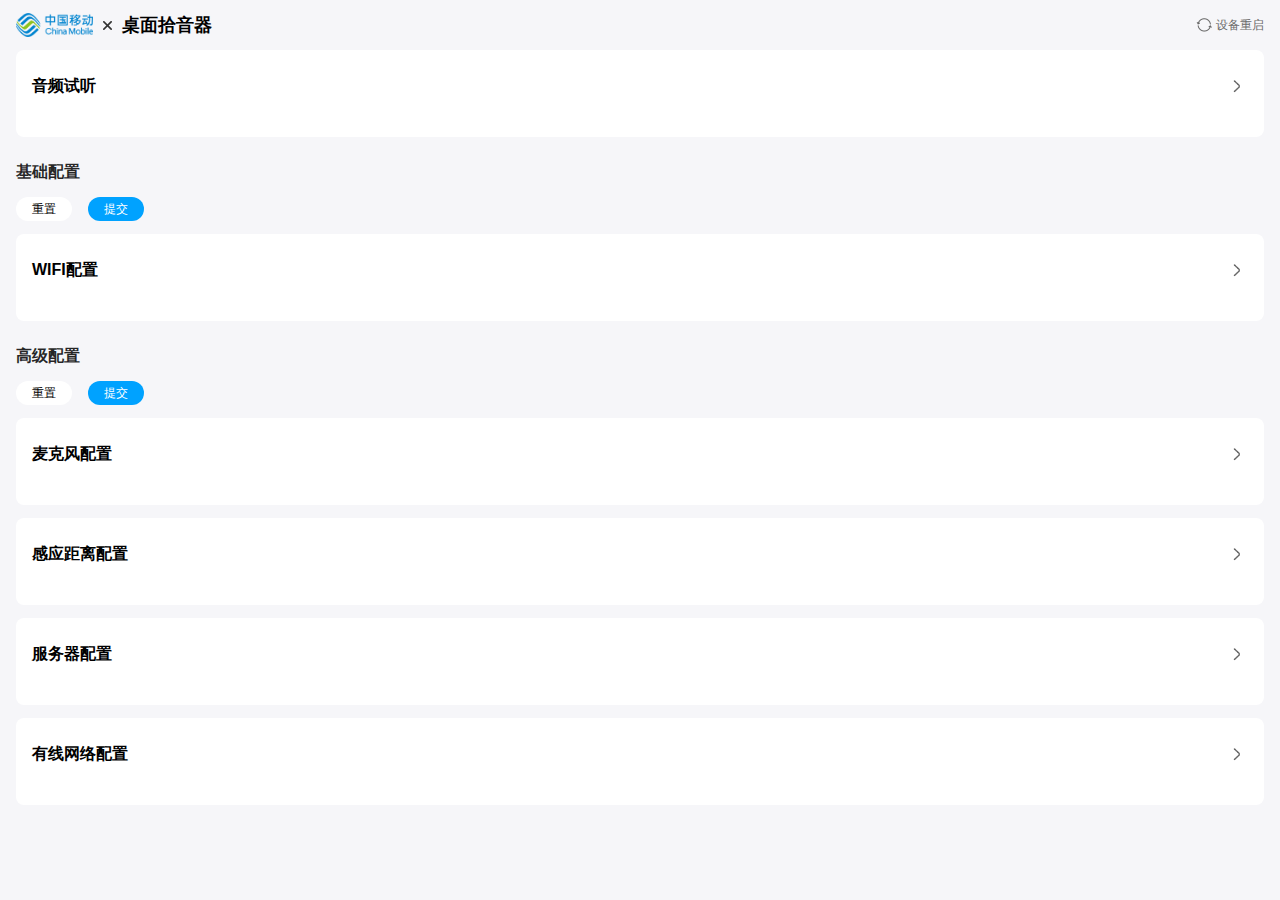
==== index.html @ f3e2bee1 "更改按钮颜色" ====
<!doctype html>
<html lang="en">

<head>
    <meta charset="UTF-8">
    <meta name="viewport"
        content="width=device-width, user-scalable=no, initial-scale=1.0, maximum-scale=1.0, minimum-scale=1.0">
    <meta http-equiv="X-UA-Compatible" content="ie=edge">
    <!--    <script src="https://cdn.bootcdn.net/ajax/libs/jquery/3.6.0/jquery.min.js"></script>-->
   
    <link rel="stylesheet" href="style/style.css">

    <title>中国移动桌面拾音器配置</title>
</head>

<body>
   
    <header class="main-width">
        <div class="left-wrap">
            <img src="img/logo.png" alt="" class="logo">
            <img src="img/x.png" alt="" class="x">
            <h1>桌面拾音器</h1>
        </div>
        <div class="right-wrap">
            <div id="restart">
                <img src="img/reStart.png" alt="" class="restart">
                <span>设备重启</span>
            </div>
           

        </div>

    </header>
    <div class="container main-width">
        <div class="box-row">
            <div class="title">
                <div class="title-header">
                    <h3>音频试听</h3>
<!--                    试听按钮-->
                    <div id="audition_play">
                        <div class="audition">
                            <img src="img/shiting.png" alt="">
                        </div>
                    </div>
                    <div id="audition_pause">
                        <div class="audition">
                            <img src="img/pause.png" alt="">
                        </div>
                    </div>

<!--                    点击录制后显示-->
                    <div class="middle" id="record-time">已录制:<span id="record-time-text">00:00</span></div>
                </div>
                <!-- 录音时间 点击开始录音显示 -->


                <div class="title-right"><div class="arr"></div></div>

            </div>
            <div class="main-content">
                <div class="audio-box">
                    <div class="audio-row">
                        <span>客户：</span>
                        <!-- 声道波形图 -->
                        <div class="audio-main">
                            <canvas id="audio-visualizer-1"></canvas>
                        </div>

                    </div>
                    <div class="audio-row">
                        <span>职员：</span>
                        <!-- 声道波形图 -->
                        <div class="audio-main">
                            <canvas id="audio-visualizer-2"></canvas>
                        </div>
                    </div>
                    <div id="error" style="color: red;padding: 25px;text-align: center;"></div>
                    <!-- <div id="button">开始</div> -->
                </div>
                <!--  -->
                <div class="audio-player" id="audio-player">
                     <audio id="player" src="" controls></audio>
<!--                     <audio id="player" src="https://app-1317281863.cos.ap-guangzhou.myqcloud.com/html/test.mp3" controls></audio>-->
                </div>
                <!-- 下载文件和操作按钮 -->
                <div class="button-wrap">
                    <!-- 下载mp3文件 -->
                    <div class="button-img" id="download_Mp3">

                        <img src="img/download.png" alt=""><span>下载</span>

                    </div>
                    <!--开始录音  -->
                    <div id="start">

                            <div class="button-play play" >
                                <div class="button-bg2">
                                    <img src="img/play.png" alt="">
                                </div>
                            </div>


                    </div>

                    <!-- 停止录音 -->
                    <div id="stop">
                        <div class="button-play stop" >
                            <div class="button-bg2">
                                <img src="img/stop.png" alt="">
                            </div>
                        </div>
                    </div>




                    <div class="audio-onlyRead" id="distance_gauge_set_wrap">
                        感应距离 <span id="distance_gauge_set_text">9cm</span>
                    </div>
                </div>
            </div>

        </div>
        <div class="big_title">
            <h1>基础配置</h1>


        </div>
        <div class="button_submitReset">
        <div class="button-wrap">
            <button class="reset" id="basic-reset">重置</button>
            <button class="submit" id="basic-submit">提交</button>
        </div>
        </div>
        <div class="box-row">
            <div class="title">
                <h3 class="title-header">WIFI配置</h3>
                <div class="title-right"><div class="arr"></div></div>
            </div>
            <div class="main-content">
                <h2 class="title-label">WiFI配置</h2>
                <div class="input-box" id="wifi-list">
                    <div id="now-wifi" class="noData">
                        <span>暂无可连接wifi</span>
                    </div>
                    <div class="input-row">
                        <span class="wifi-name">WIFIETC-01WIFIETC-01WIFIETC-01WIFIETC-01</span>
                        <div class="status">
<!--                                              当前点击选中-->
                            <img src="img/selected.png" alt="">
                        </div>
                    </div>
                    <div class="input-row">
                        <span class="wifi-name">WIFIETC-01</span>
                        <div class="status">
<!--                                                    如果已经连接，则显示已连接-->
                            <div class="checked"><span>已连接</span></div>
                        </div>
                    </div>
                </div>
                <h2 class="title-label">WiFi密码：</h2>
                <div class="input-box">
                    <div class="input-row">
                        <input type="password" class="input-text" placeholder="请输入密码" id="wifi_password">
                        <div class="input-img">
                            <img src="img/clear.png" alt="" class="clear" id="clear-passwrod">
                            <img src="img/key-open.png" alt="" class="key active" id="key-open">
                            <img src="img/key-close.png" alt="" class="key " id="key-close">
                        </div>

                    </div>
                </div>
                <div class="input-box">
                    <div class="input-row">
                        <div class="label">当前IP地址</div>
                        <div class="text-readOnly" id="wifi_ip">192.181.198.1.1</div>
                    </div>
                </div>
                <div class="input-box">
                    <div class="input-row">
                        <div class="label">MAC地址</div>
                        <div class="text-readOnly" id="wifi_mac">1:0:5e:0:0:fb</div>
                    </div>
                </div>
                <div class="input-box">
                    <div class="input-row" style="border: none;">
                        <div class="label">WIFI开关</div>
                        <!--                switch开关-->
                        <div class="button-right">
<!--                            <label><input class="mui-switch" type="checkbox" checked id="wifi_enabled"> </label>-->
                            <label class="switch">
                                <input type="checkbox" id="wifi_enabled">
                                <span class="slider"></span>
                            </label>
                        </div>


                    </div>
                </div>
            </div>

        </div>
        <div class="big_title">
            <h1>高级配置</h1>

        </div>
        <div class="button_submitReset">
        <div class="button-wrap">
            <button class="reset" id="advanced-reset">重置</button>
            <button class="submit" id="advanced-submit">提交</button>
        </div>
        </div>
        <div class="box-row">
            <div class="title">
                <h3 class="title-header">麦克风配置</h3>
                <div class="title-right"><div class="arr"></div></div>
            </div>
            <div class="main-content">
                <h2 class="title-label">水平拾音角度</h2>
                <div class="input-box">
                    <div class="slider-box" id="staff_horizon">
                        <div><span>30°</span></div>
                        <div><span>45°</span></div>
                        <div><span>60°</span></div>
                        <div><span>90°</span></div>
                        <div><span>120°</span></div>
                    </div>

                </div>
                <h2 class="title-label">竖直拾音角度</h2>
                <div class="input-box" >
                    <div class="slider-box" id="staff_vertical">
                        <div><span>30°</span></div>
                        <div><span>45°</span></div>
                        <div><span>60°</span></div>
                        <div><span>90°</span></div>
                        <div><span>120°</span></div>
                    </div>

                </div>
                <!--<h2 class="title-label">客户方向水平拾音角度</h2>
                <div class="input-box">
                    <div class="slider" id="customer_horizontal">
                        <div><span>30°</span></div>
                        <div><span>45°</span></div>
                        <div><span>60°</span></div>
                        <div><span>90°</span></div>
                        <div><span>120°</span></div>
                    </div>

                </div>
                <h2 class="title-label">客户方向竖直拾音角度</h2>
                <div class="input-box">
                    <div class="slider" id="customer_vertical">
                        <div><span>30°</span></div>
                        <div><span>45°</span></div>
                        <div><span>60°</span></div>
                        <div><span>90°</span></div>
                        <div><span>120°</span></div>
                    </div>

                </div>-->
            </div>


        </div>
        <div class="box-row">
            <div class="title">
                <h3 class="title-header">感应距离配置</h3>
                <div class="title-right"><div class="arr"></div></div>
            </div>
            <div class="main-content">
                <div class="input-box">
                    <div class="input-wrap">
                        <div class="label-text">感应距离（cm）</div>
                        <div class="input">
                            <input type="number" id="distance_gauge_set" placeholder="请输入1~200的值">
                            <!--                        <span class="tips">请输入1~200的值</span>-->
                            <span class="errorTips" id="distance_gauge_set_error">超出限制 1~200</span>
                        </div>
                    </div>
                    <div class="input-wrap">
                        <div class="label-text">感应离开延迟时间（秒）</div>
                        <div class="input">
                            <input type="number" id="distance_gauge_time" placeholder="请输入1~60的值">
                            <!--                        <span class="tips">请输入1~60的值</span>-->
                            <span class="errorTips" id="distance_gauge_time_error">超出限制 1~60</span>
                        </div>
                    </div>
                    <div class="input-wrap">
                        <div class="label-text">感应开关(ToF)</div>
                        <div class="">
                            <div class="button-right">
<!--                                <label><input class="mui-switch" type="checkbox" id="distance_gauge_enabled"> </label>-->
                                <label class="switch">
                                    <input type="checkbox" id="distance_gauge_enabled">
                                    <span class="slider"></span>
                                </label>
                            </div>
                        </div>
                    </div>
                </div>
            </div>



        </div>
        <div class="box-row">
            <div class="title">
                <h3 class="title-header">服务器配置</h3>
                <div class="title-right"><div class="arr"></div></div>
            </div>
            <div class="main-content">
                <div class="input-box">
                    <div class="input-wrap">
                        <div class="label-text">网络管理平台域名</div>
                        <div class="input">
                            <input type="text" id="server_domain">
                            <span class="errorTips" id="server_domain_error">输入不符合格式</span>
                        </div>
                    </div>
                    <div class="input-wrap">
                        <div class="label-text">网络管理平台IP</div>
                        <div class="input">
                            <input type="text" id="server_ip">
                            <span class="errorTips" id="server_ip_error">输入不符合格式</span>
                        </div>
                    </div>
                    <div class="input-wrap">
                        <div class="label-text">网络管理平台端口</div>
                        <div class="input">
                            <input type="text" id="server_port">
                            <span class="errorTips" id="server_port_error">输入不符合格式</span>
                        </div>
                    </div>
                </div>
            </div>
        </div>
        <div class="box-row">
            <div class="title">
                <h3 class="title-header">有线网络配置</h3>
                <div class="title-right"><div class="arr"></div></div>
            </div>
            <div class="main-content">
                <div class="input-box">
                    <div class="input-wrap">
                        <div class="label-text">有线网络MAC地址</div>
                        <div class="input">
                            <input type="text" id="wired_mac" readonly>
                            <span class="errorTips no_connect" id="wired_mac_error" >输入不符合格式</span>
                        </div>
                    </div>
                    <div class="input-wrap">
                        <div class="label-text">有线网络IP地址</div>
                        <div class="input">
                            <input type="text" id="wired_ip" readonly>
                            <span class="errorTips no_connect" id="wired_ip_error">输入不符合格式</span>
                        </div>
                    </div>

                </div>
            </div>

        </div>
        
    </div>


</body>
<script src="js/jquery.js"></script>
<script src="js/index.js"></script>
<script src="js/video.js"></script>
<script src="js/jquery.binarytransport.js"></script>

</html>
---- style/style.css ----
* {
    margin: 0;
    padding: 0;
    box-sizing: border-box;
}

html,
body {
    height: 100%;
    background:#F6F6F9;
    font-family: Arial, sans-serif;
    padding:0 ;
}

header {

    color: #fff;
    height:50px;
    line-height:50px;
    display:flex;
    flex-direction:row;
    justify-content:space-between;
    align-items:center;
    padding:0 16px;

}
header  .left-wrap{
    flex: 1;
    display: flex;
    flex-direction: row;
    align-items: center;
    justify-content: left;
}
header .left-wrap h1 {


    font-weight: bold;
    font-size: 18px;
    color: #000000;
    line-height: 22px;
    text-align: center;
    font-style: normal;
    text-transform: none;

}
header .left-wrap img.logo {
    margin: 0;
    height:24px;
   
    width:auto
}
header .left-wrap img.x {
   
    height:9px;
    margin: 0 10px;
    width:auto
}
header  .right-wrap{
    display: flex;
}
header  .right-wrap #restart{
    cursor: pointer;
    display: flex;

    justify-content: center;
    align-items: center;
}
header  .right-wrap img.restart{
    width: 16px;
    display: inline-block;
    
}
header  .right-wrap span{
    font-weight: 500;
    font-size: 12px;
    margin-left: 4px;
    color: #6A6A6A;
    line-height: 16px;
    text-align: center;
    font-style: normal;
    text-transform: none;
}



.container {padding:0 16px 30px 16px;}
.container .box-row {background:#fff;height: auto;border-radius: 8px 8px 8px 8px;padding:24px 16px ;margin-bottom:13px;}
.container .main-content{display:none;}
.container .box-row  .title{display:flex;flex-direction:row;justify-content: space-between;align-items: center;margin-bottom: 15px;
cursor: pointer
}
.container .box-row  .title-header{font-size:16px;font-weight: bold;display: flex;justify-content: left;align-items: center;background: none;}
.container .box-row  .title-header h3{font-size:16px;font-weight: bold;display: flex;}
.container .box-row  .title-header .audition{margin-left: 16px;display: block;}
.container .box-row  .middle{font-weight: normal;display: block;font-size: 12px;margin-left: 16px;}

.container .box-row  .middle span{color: #00A2FF;}
.container .box-row  .audition{font-weight: normal;display: inline-block;font-size: 12px;}
.container .box-row  .audition img{width:68px;margin-top: 3px;}
.container .box-row  .title-right{font-weight: normal;display: inline-block;font-size: 12px;}
.container .box-row  .title .title-right .arr{width:24px;height:24px;background: url('../img/arr-right.png') no-repeat;background-size: 100%;}
.container .box-row  .title.active .arr{background: url('../img/arr.png') no-repeat;background-size:100% ;}
.audio-box{display:flex;flex-direction:column;}
.audio-box .audio-row{display:flex;flex-direction:row;margin-bottom:20px;justify-content: center;align-items: center;}
.audio-box .audio-row span{
    font-weight: 500;
    font-size: 12px;
    color: #666666;
    line-height: 16px;
    text-align: left;
    font-style: normal;
    text-transform: none;
    white-space: nowrap;
}
.audio-box .audio-row .audio-main{flex:1;height:100px;}
.audio-box .audio-row .audio-main canvas{width:100%;height:100%;background:#eee;}
.audio-player{
    display: flex;
    flex-direction:row;
    justify-content: center;
    align-items: center;
    padding: 15px 0;
}
.audio-player audio{
    width: 100%;
    color:#00A2FF;
  
    
}
.noData{text-align: center;color: #ff0000;font-size: 12px;padding: 20px;}
#download_Mp3{display:block;}
#record-time{display:none;}
#audition{display:none;}
#audio-player{display:none;}
#start{display:block;}
#stop{display:none;}
#audition_play{display:none;}
#audition_pause{display:none;}
#distance_gauge_set_wrap{}
.button-wrap{
    margin-top:16px;
    display:flex;
    flex-direction:row;
    justify-content: center;
    align-items: center;


}
.button-wrap .button-img{
    background: #F4F4F4;
    border-radius: 24px 24px 24px 24px;
    margin-right: 28px;

    display:flex;
    flex-direction: row;
    justify-content: center;
    align-items: center;
    padding:5px 15px;


}
.button-wrap .button-img span{font-weight: 500;
    font-size: 12px;
    color: #646464;
    line-height: 16px;
    text-align: left;
    font-style: normal;
    text-transform: none;}
.button-wrap .button-img img{width:16px;height:16px;margin-right:4px;}
.button-wrap .button-play{background: rgba(0, 162, 255, 0.2);width: 48px;border-radius: 50%;height: 48px;display:flex;margin:0 ;box-sizing: border-box;
    flex-direction: row;align-items: center;justify-content: center;}
.button-wrap .button-play .button-bg2{background: #00A2FF;width: 34px;border-radius: 50%;height: 34px;text-align: center;display:flex;flex-direction: row;align-items: center;justify-content: center;}
.button-wrap .button-play .button-bg2 img{width:20px;height:20px;}

.button-wrap .button-play.stop{background: rgba(255, 0, 0, 0.2);}
.button-wrap .button-play.stop .button-bg2{background: #FF3333;}

.button-wrap .button-play.stop .button-bg2 img{width:10px;height:10px;}
.button-wrap .audio-onlyRead{
    margin-left: 28px;
    font-weight: 400;
    font-size: 12px;
    color: #666666;
    line-height: 16px;
    text-align: left;
    font-style: normal;
    text-transform: none;
}
.button-wrap .audio-onlyRead span{
    font-weight: bold;
    font-size: 12px;
    color: #00A2FF;
    line-height: 16px;
    text-align: left;
    font-style: normal;
    text-transform: none;
}

.big_title{
    display:flex;flex-direction:row;justify-content: space-between;margin-top:25px;align-items: center;
}
.big_title h1{
    font-weight: bold;
    font-size: 16px;
    color: rgba(0,0,0,0.85);
    line-height: 19px;
    text-align: left;
    font-style: normal;
    text-transform: none;
}
.button_submitReset{display:flex;flex-direction:row;justify-content: space-between;margin-top:16px;align-items: center;margin-bottom: 13px;}
.button_submitReset .button-wrap{
    display:flex;
    margin:0;
    flex-direction:row;
    justify-content: center;
    align-items: center;

}
.button_submitReset .button-wrap button{
    width:56px;
    height:24px;
font-size:12px;
    border-radius: 20px 20px 20px 20px;
    border:none;
    margin-right:16px;
}
.button_submitReset .button-wrap button.reset{ background: #fff;color: #000000;}
.button_submitReset .button-wrap button.submit{ background: #00A2FF;color:#fff;}
.title-label{
    margin-top:24px;
    font-weight: 500;
    font-size: 14px;
    color: #666666;
    line-height: 16px;
    text-align: left;
    font-style: normal;
    text-transform: none;}
.input-box{}
.input-box .input-row{
    display:flex; flex-direction:row;
    justify-content: center;
    padding:16px 0;
    align-items: center;
    border-bottom:1px solid #F5F5F5;
}
.input-box .input-row .wifi-name{flex:1;font-weight: 500;
    font-size: 16px;
    color: #333;
    line-height: 19px;
    text-align: left;
    font-style: normal;
    text-transform: none;
    /*//超出一行省略号*/
    overflow: hidden;
    text-overflow: ellipsis;
    white-space: nowrap;
    width: 100%;
    margin-right: 16px;
}
.input-box .input-row .status{flex-direction:row;display: flex;
    width:80px;
    justify-content: center;
    min-height: 24px;
    align-items: center;}
.input-box .input-row .status img{width:24px;height:24px;}
.input-box .input-row .status .checked{
    padding:4px 12px;
    background: rgba(0,162,255,0.08);
    border-radius: 24px 24px 24px 24px;
    border: 1px solid #00A2FF;}
.input-box .input-row .status .checked span{
    font-weight: 400;
    font-size: 12px;
    color: #00A2FF;
    line-height: 16px;
    text-align: left;
    font-style: normal;
    text-transform: none;
}
.input-box .input-row .input-text{

    background: none;
    height:30px;
    width:100%;
    border-radius: 0;
    border: none;
    outline:none;
}
.input-box .input-row .input-img{
    display:flex; flex-direction:row;
    justify-content: center;
    align-items: center;

}
.input-box .input-row .input-img img{}
.input-box .input-row .input-img img.clear{width:16px;height:16px;margin-right:16px;display: none;}
.input-box .input-row .input-img img.key{width:20px;height:20px;display:none;cursor: pointer;}
.input-box .input-row .input-img img.key.active{display:inline-block;}
.input-box .input-row .label{
    font-weight: 400;
    font-size: 14px;
    color: rgba(0,0,0,0.85);
    line-height: 16px;
    text-align: left;
    font-style: normal;
    text-transform: none;
    width:110px;
}
.input-box .input-row .text-readOnly{
    font-weight: 500;
    flex:1;
    font-size: 14px;
    color: #999999;
    line-height: 16px;
    text-align: left;
    font-style: normal;
    text-transform: none;
}
.input-box .input-row .button-right{
    font-weight: 500;
    flex:1;
    font-size: 14px;
    color: #999999;
    line-height: 16px;
    text-align: right;
    font-style: normal;
    text-transform: none;
}
/*
label{
     display:block;
     vertical-align: middle;
 }
label, input, select{
    vertical-align: middle;
}
.mui-switch {
    width: 52px;
    height: 31px;
    position: relative;
    border: 1px solid #8dc21f;
    background-color: #E5E5E5;
    box-shadow: #8dc21f 0 0 0 0 inset;
    border-radius: 20px;
    
    border-top-left-radius: 20px;
    border-top-right-radius: 20px;
    border-bottom-left-radius: 20px;
    border-bottom-right-radius: 20px;
    background-clip: content-box;
    display: inline-block;
    -webkit-appearance: none;
    user-select: none;
    outline: none; }
.mui-switch:before {
    content: '';
    width: 29px;
    height: 29px;
    position: absolute;
    top: 0px;
    left: 0;
    border-radius: 20px;
    border-top-left-radius: 20px;
    border-top-right-radius: 20px;
    border-bottom-left-radius: 20px;
    border-bottom-right-radius: 20px;
    background-color: #00A2FF;
    box-shadow: 0 1px 3px rgba(0, 0, 0, 0.4); }
.mui-switch:checked {
    border-color: #8dc21f;
    box-shadow: #8dc21f 0 0 0 16px inset;
    background-color: #8dc21f; }
.mui-switch:checked:before {
    left: 21px; }
.mui-switch.mui-switch-animbg {
    transition: background-color ease 0.4s; }
.mui-switch.mui-switch-animbg:before {
    transition: left 0.3s; }
.mui-switch.mui-switch-animbg:checked {
    box-shadow: #00A2FF 0 0 0 0 inset;
    background-color: #8dc21f;
    transition: border-color 0.4s, background-color ease 0.4s; }
.mui-switch.mui-switch-animbg:checked:before {
    transition: left 0.3s; }
.mui-switch.mui-switch-anim {
    transition: border cubic-bezier(0, 0, 0, 1) 0.4s, box-shadow cubic-bezier(0, 0, 0, 1) 0.4s; }
.mui-switch.mui-switch-anim:before {
    transition: left 0.3s; }
.mui-switch.mui-switch-anim:checked {
    box-shadow: #8dc21f 0 0 0 16px inset;
    background-color: #8dc21f;
    transition: border ease 0.4s, box-shadow ease 0.4s, background-color ease 1.2s; }
.mui-switch.mui-switch-anim:checked:before {transition: left 0.3s; }*/
    .input-box  .slider-box{display: flex; flex-direction:row; justify-content: space-between; align-items: center;width: 100%;margin-top: 16px;}
    .input-box  .slider-box div{width:auto;padding: 4px 15px;;background:  #F4F4F4;border-radius: 4px;text-align: center;display: flex;justify-content: center;align-items: center;}
    .input-box  .slider-box div span{font-size: 12px;cursor: pointer;}
    .input-box  .slider-box div.active{background: #00A2FF;}
    .input-box  .slider-box div.active span{color: #fff;}


/* 开关样式 */
.switch {
    position: relative;
    display: inline-block;
    width: 60px;
    height: 34px;
    border-radius: 34px;
    overflow: hidden;
}

.switch input {
    opacity: 0;
    width: 0;
    height: 0;
}

/* 解决在开关时出现的矩形背景色问题 */
.slider {
    position: absolute;
    cursor: pointer;
    top: 0;
    left: 0;
    right: 0;
    bottom: 0;
    background-color: #8dc21f;
    transition: .4s;
    border-radius: 34px;
    overflow: hidden; /* 防止背景颜色溢出 */
}

.slider:before {
    position: absolute;
    content: "";
    height: 26px;
    width: 26px;
    left: 4px;
    bottom: 4px;
    background-color: white;
    transition: .4s;
    border-radius: 50%;
    overflow: hidden;
}

input:checked + .slider {
    background-color: #00A2FF;
    overflow: hidden;
}

input:checked + .slider:before {
    transform: translateX(26px);
}

/* 增加浏览器兼容性 */
.slider, .slider:before {
    -webkit-transition: .4s;
    -moz-transition: .4s;
    -o-transition: .4s;
    transition: .4s;
    -webkit-border-radius: 34px;
    -moz-border-radius: 34px;
    -o-border-radius: 34px;
    border-radius: 34px;
    overflow: hidden;
}

.slider:before {
    -webkit-border-radius: 50%;
    -moz-border-radius: 50%;
    -o-border-radius: 50%;
    border-radius: 50%;
    overflow: hidden;
}
    .input-box  .input-wrap{
        display: flex;
        flex-direction: row;
        justify-content: space-between;
        align-items: center;
        margin-top: 30px;

    }
    .input-box  .input-wrap .label-text{
        font-weight: 400;
        font-size: 14px;
        color: rgba(0,0,0,0.85);
        line-height: 16px;
        text-align: left;
        font-style: normal;
        text-transform: none;
        min-width: 120px;
        margin-right: 16px;
    }
    .input-box  .input-wrap .input{height: 35px;border-bottom: 1px solid rgba(0,0,0,0.05);flex: 1;display: flex;flex-direction: row;align-items: center;justify-content: left;}
    .input-box  .input-wrap .input input{width: 80px;height: 35px;border: none;background: none;padding-left: 10px;flex: 1;outline: none;}
    .input-box  .input-wrap .input  span.errorTips{font-size: 12px;color: #F30000;display: none;}
    .input-box  .input-wrap .input  span.errorTips.no_connect{color: #FF7235;;}
    .input-box  .input-wrap .input  span.errorTips.active{display: inline;}
    .input-box  .input-wrap .input  span.tips{font-size: 12px;color: #999;}
    .rotate {
        transform: rotate(90deg);
    }
/* 黑暗模式 */
@media (prefers-color-scheme: dark) {
    body{
        background:#eeeeee !important;
    }

    .container .box-row {background:#f7f7f7 !important;}

    .slider:before {
        background-color: red !important; /* 保持小圆为白色 */
    }
}
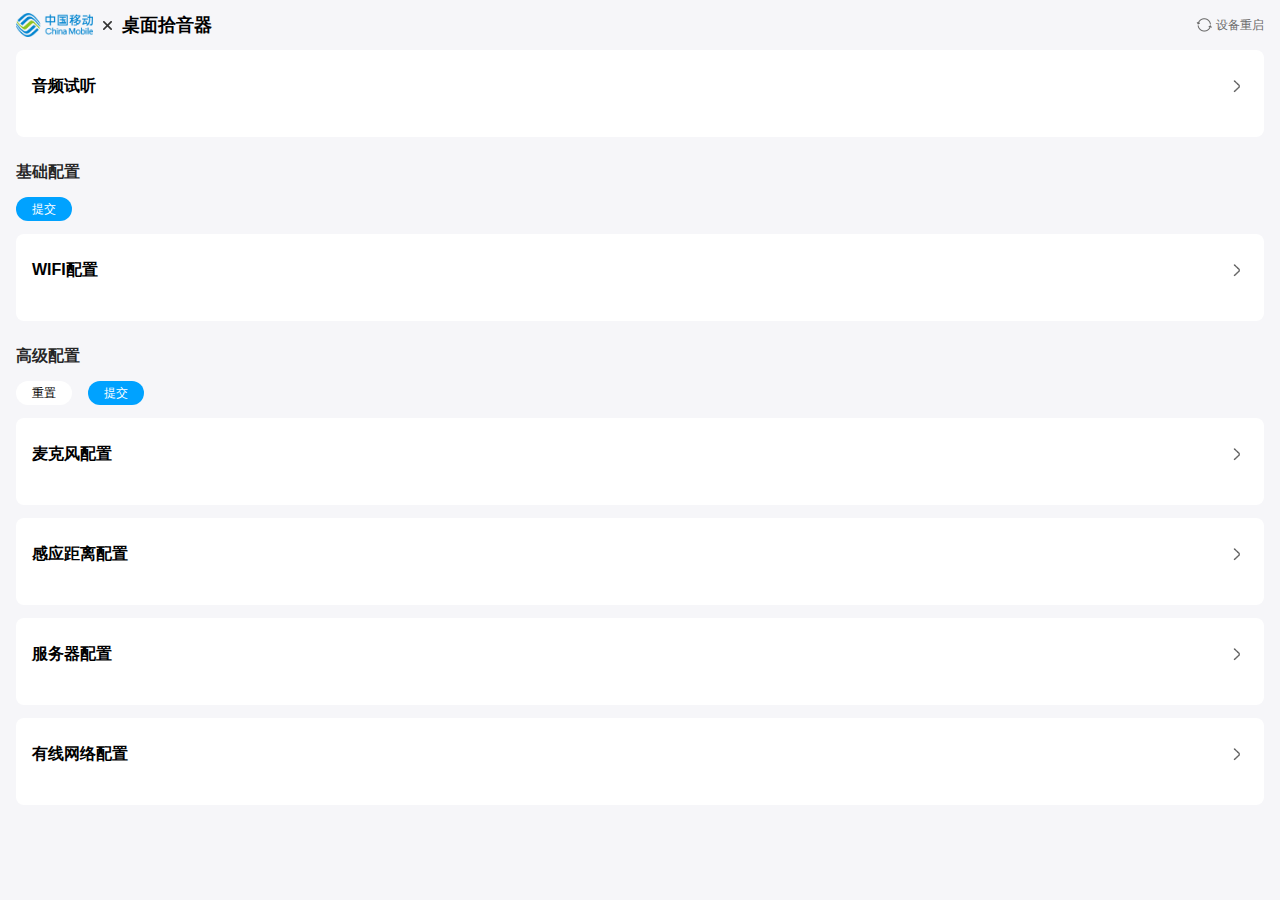
==== commit 49b2d976: "更新wifi选择，已经连接的wifi也可以继续选择。删除基础配置重置按钮" ====
--- a/index.html
+++ b/index.html
@@ -128,7 +128,7 @@
         </div>
         <div class="button_submitReset">
         <div class="button-wrap">
-            <button class="reset" id="basic-reset">重置</button>
+<!--            <button class="reset" id="basic-reset">重置</button>-->
             <button class="submit" id="basic-submit">提交</button>
         </div>
         </div>
@@ -312,13 +312,13 @@
             </div>
             <div class="main-content">
                 <div class="input-box">
-                    <div class="input-wrap">
+                  <!--  <div class="input-wrap">
                         <div class="label-text">网络管理平台域名</div>
                         <div class="input">
                             <input type="text" id="server_domain">
                             <span class="errorTips" id="server_domain_error">输入不符合格式</span>
                         </div>
-                    </div>
+                    </div>-->
                     <div class="input-wrap">
                         <div class="label-text">网络管理平台IP</div>
                         <div class="input">
--- a/style/style.css
+++ b/style/style.css
@@ -259,8 +259,8 @@
     margin-right: 16px;
 }
 .input-box .input-row .status{flex-direction:row;display: flex;
-    width:80px;
-    justify-content: center;
+    width:100px;
+    justify-content: right;
     min-height: 24px;
     align-items: center;}
 .input-box .input-row .status img{width:24px;height:24px;}
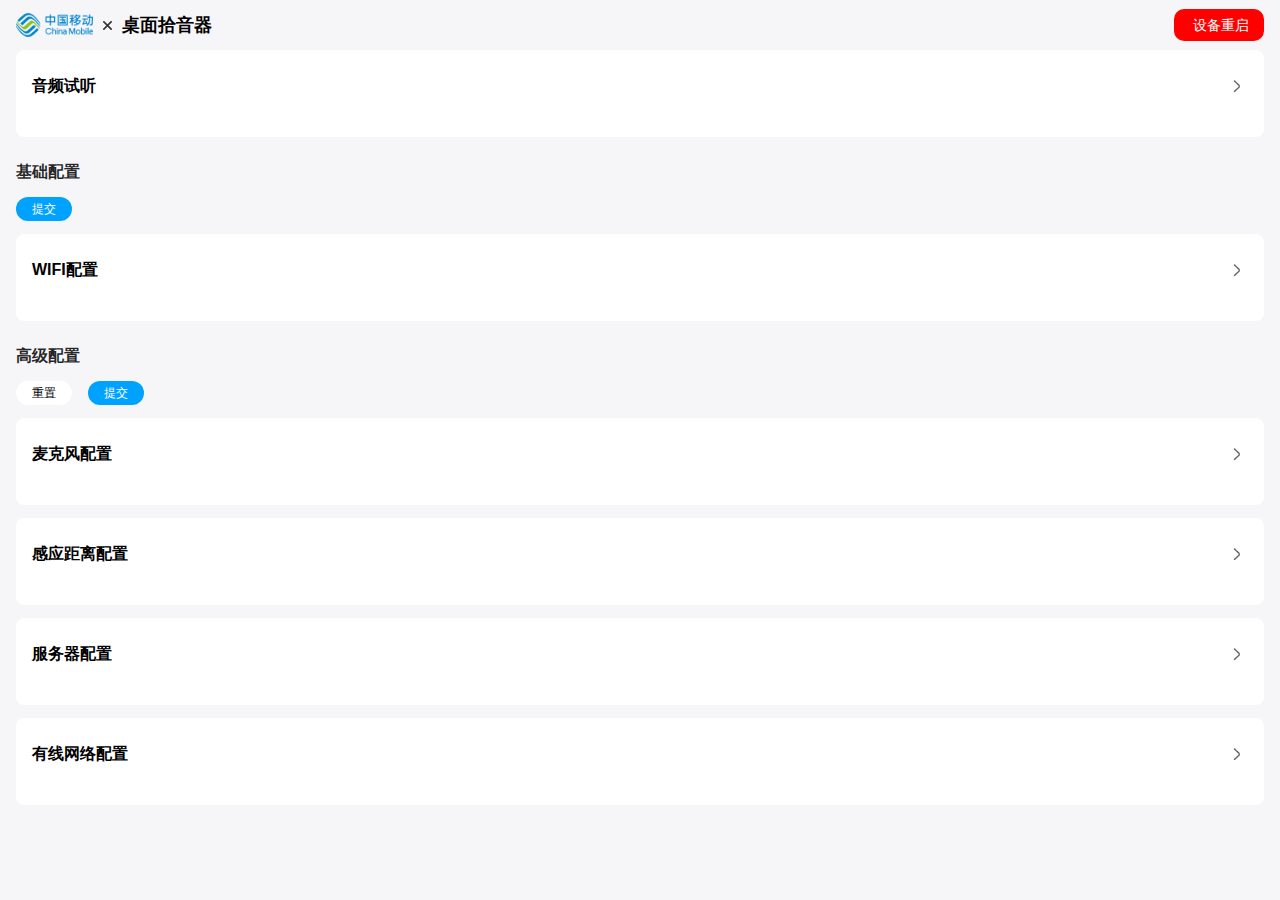
==== commit c8f6b2fd: "更改感应距离为20-150，增加输入限制弹窗提示，更改重启按钮样式" ====
--- a/index.html
+++ b/index.html
@@ -23,8 +23,9 @@
         </div>
         <div class="right-wrap">
             <div id="restart">
-                <img src="img/reStart.png" alt="" class="restart">
+<!--                <img src="img/reStart.png" alt="" class="restart">-->
                 <span>设备重启</span>
+
             </div>
            
 
@@ -276,7 +277,7 @@
                         <div class="input">
                             <input type="number" id="distance_gauge_set" placeholder="请输入1~200的值">
                             <!--                        <span class="tips">请输入1~200的值</span>-->
-                            <span class="errorTips" id="distance_gauge_set_error">超出限制 1~200</span>
+                            <span class="errorTips" id="distance_gauge_set_error">超出限制 20~150</span>
                         </div>
                     </div>
                     <div class="input-wrap">
--- a/style/style.css
+++ b/style/style.css
@@ -64,6 +64,9 @@
 
     justify-content: center;
     align-items: center;
+    background: #ff0000;
+    padding: 8px 15px;
+    border-radius: 10px;
 }
 header  .right-wrap img.restart{
     width: 16px;
@@ -72,9 +75,9 @@
 }
 header  .right-wrap span{
     font-weight: 500;
-    font-size: 12px;
+    font-size: 14px;
     margin-left: 4px;
-    color: #6A6A6A;
+    color: #fff;
     line-height: 16px;
     text-align: center;
     font-style: normal;
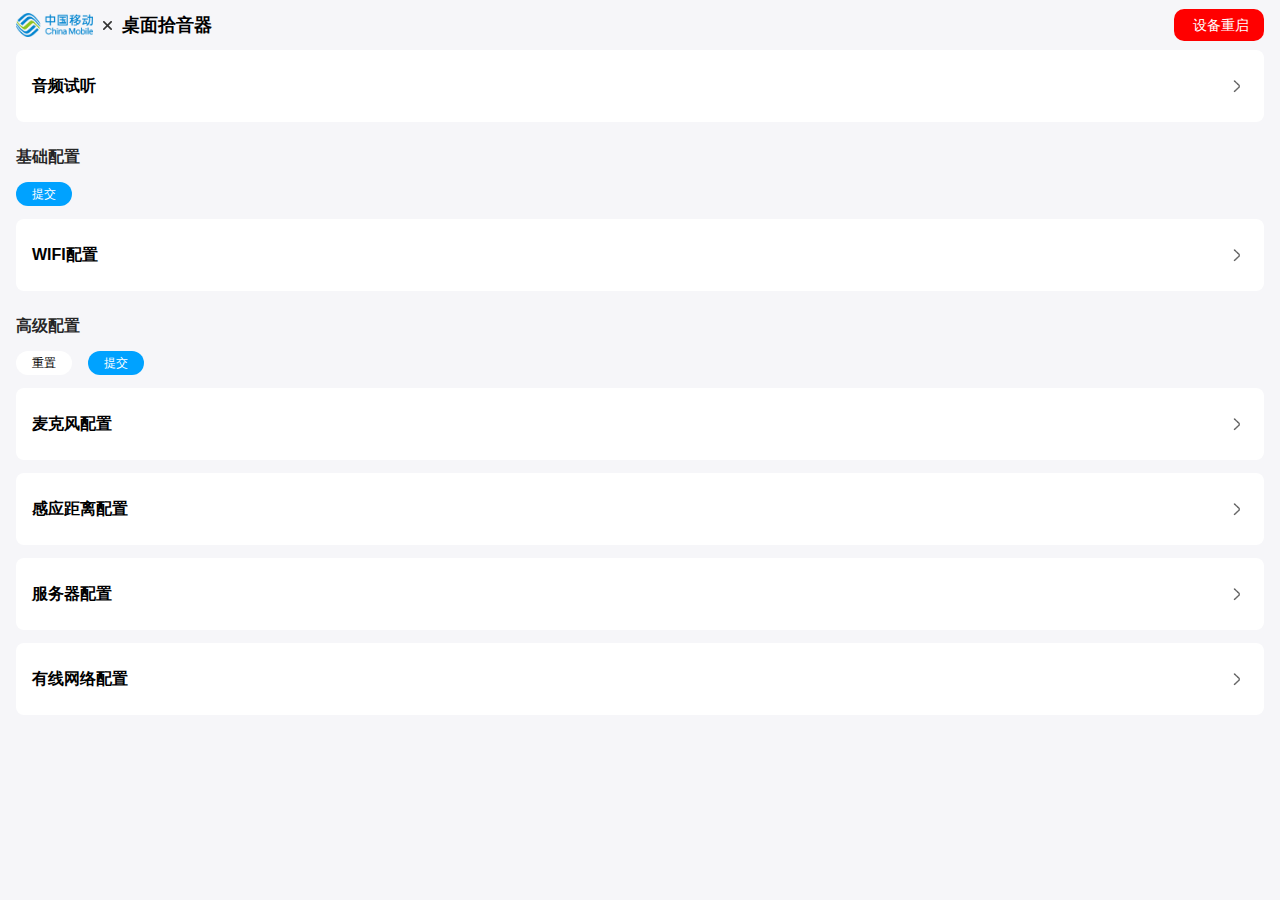
==== commit f12baf4d: "最新更新" ====
--- a/index.html
+++ b/index.html
@@ -275,7 +275,7 @@
                     <div class="input-wrap">
                         <div class="label-text">感应距离（cm）</div>
                         <div class="input">
-                            <input type="number" id="distance_gauge_set" placeholder="请输入1~200的值">
+                            <input type="number" id="distance_gauge_set" placeholder="请输入20~150的值">
                             <!--                        <span class="tips">请输入1~200的值</span>-->
                             <span class="errorTips" id="distance_gauge_set_error">超出限制 20~150</span>
                         </div>
--- a/style/style.css
+++ b/style/style.css
@@ -87,9 +87,9 @@
 
 
 .container {padding:0 16px 30px 16px;}
-.container .box-row {background:#fff;height: auto;border-radius: 8px 8px 8px 8px;padding:24px 16px ;margin-bottom:13px;}
-.container .main-content{display:none;}
-.container .box-row  .title{display:flex;flex-direction:row;justify-content: space-between;align-items: center;margin-bottom: 15px;
+.container .box-row {background:#fff;height: auto;border-radius: 8px 8px 8px 8px;margin-bottom:13px;}
+.container .main-content{display:none;padding: 0px 16px 24px 16px;}
+.container .box-row  .title{display:flex;flex-direction:row;justify-content: space-between;align-items: center;padding: 24px 16px;
 cursor: pointer
 }
 .container .box-row  .title-header{font-size:16px;font-weight: bold;display: flex;justify-content: left;align-items: center;background: none;}
@@ -103,7 +103,7 @@
 .container .box-row  .title-right{font-weight: normal;display: inline-block;font-size: 12px;}
 .container .box-row  .title .title-right .arr{width:24px;height:24px;background: url('../img/arr-right.png') no-repeat;background-size: 100%;}
 .container .box-row  .title.active .arr{background: url('../img/arr.png') no-repeat;background-size:100% ;}
-.audio-box{display:flex;flex-direction:column;}
+.audio-box{display:flex;flex-direction:column;margin-top: 15px;}
 .audio-box .audio-row{display:flex;flex-direction:row;margin-bottom:20px;justify-content: center;align-items: center;}
 .audio-box .audio-row span{
     font-weight: 500;
@@ -474,14 +474,23 @@
     border-radius: 50%;
     overflow: hidden;
 }
-    .input-box  .input-wrap{
+.input-box  .input-wrap{
+    display: flex;
+    flex-direction: row;
+    justify-content: space-between;
+    align-items: center;
+
+
+}
+    .input-box  .input-wrap:not(:last-child){
         display: flex;
         flex-direction: row;
         justify-content: space-between;
         align-items: center;
-        margin-top: 30px;
+        margin-bottom: 30px;
 
     }
+
     .input-box  .input-wrap .label-text{
         font-weight: 400;
         font-size: 14px;
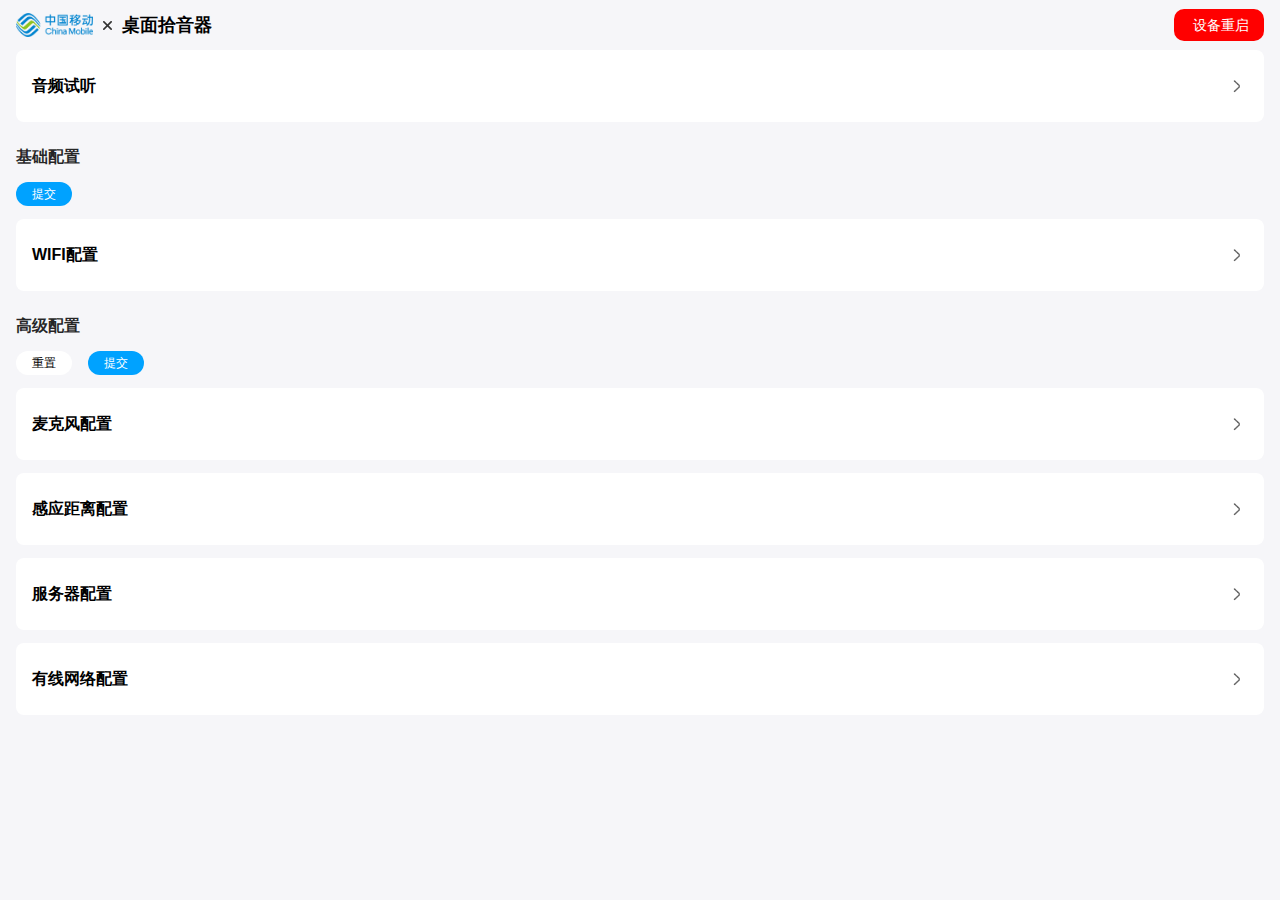
==== commit ddd82004: "修改提交数据不刷新页面" ====
--- a/index.html
+++ b/index.html
@@ -4,217 +4,226 @@
 <head>
     <meta charset="UTF-8">
     <meta name="viewport"
-        content="width=device-width, user-scalable=no, initial-scale=1.0, maximum-scale=1.0, minimum-scale=1.0">
+          content="width=device-width, user-scalable=no, initial-scale=1.0, maximum-scale=1.0, minimum-scale=1.0">
     <meta http-equiv="X-UA-Compatible" content="ie=edge">
     <!--    <script src="https://cdn.bootcdn.net/ajax/libs/jquery/3.6.0/jquery.min.js"></script>-->
-   
+
     <link rel="stylesheet" href="style/style.css">
 
     <title>中国移动桌面拾音器配置</title>
 </head>
 
 <body>
-   
-    <header class="main-width">
-        <div class="left-wrap">
-            <img src="img/logo.png" alt="" class="logo">
-            <img src="img/x.png" alt="" class="x">
-            <h1>桌面拾音器</h1>
-        </div>
-        <div class="right-wrap">
-            <div id="restart">
-<!--                <img src="img/reStart.png" alt="" class="restart">-->
-                <span>设备重启</span>
-
-            </div>
-           
-
-        </div>
-
-    </header>
-    <div class="container main-width">
-        <div class="box-row">
-            <div class="title">
-                <div class="title-header">
-                    <h3>音频试听</h3>
-<!--                    试听按钮-->
-                    <div id="audition_play">
-                        <div class="audition">
-                            <img src="img/shiting.png" alt="">
-                        </div>
-                    </div>
-                    <div id="audition_pause">
-                        <div class="audition">
-                            <img src="img/pause.png" alt="">
-                        </div>
-                    </div>
-
-<!--                    点击录制后显示-->
-                    <div class="middle" id="record-time">已录制:<span id="record-time-text">00:00</span></div>
-                </div>
-                <!-- 录音时间 点击开始录音显示 -->
-
-
-                <div class="title-right"><div class="arr"></div></div>
-
-            </div>
-            <div class="main-content">
-                <div class="audio-box">
-                    <div class="audio-row">
-                        <span>客户：</span>
-                        <!-- 声道波形图 -->
-                        <div class="audio-main">
-                            <canvas id="audio-visualizer-1"></canvas>
-                        </div>
-
-                    </div>
-                    <div class="audio-row">
-                        <span>职员：</span>
-                        <!-- 声道波形图 -->
-                        <div class="audio-main">
-                            <canvas id="audio-visualizer-2"></canvas>
-                        </div>
-                    </div>
-                    <div id="error" style="color: red;padding: 25px;text-align: center;"></div>
-                    <!-- <div id="button">开始</div> -->
-                </div>
-                <!--  -->
-                <div class="audio-player" id="audio-player">
-                     <audio id="player" src="" controls></audio>
-<!--                     <audio id="player" src="https://app-1317281863.cos.ap-guangzhou.myqcloud.com/html/test.mp3" controls></audio>-->
-                </div>
-                <!-- 下载文件和操作按钮 -->
-                <div class="button-wrap">
-                    <!-- 下载mp3文件 -->
-                    <div class="button-img" id="download_Mp3">
-
-                        <img src="img/download.png" alt=""><span>下载</span>
-
-                    </div>
-                    <!--开始录音  -->
-                    <div id="start">
-
-                            <div class="button-play play" >
-                                <div class="button-bg2">
-                                    <img src="img/play.png" alt="">
-                                </div>
-                            </div>
-
-
-                    </div>
-
-                    <!-- 停止录音 -->
-                    <div id="stop">
-                        <div class="button-play stop" >
-                            <div class="button-bg2">
-                                <img src="img/stop.png" alt="">
-                            </div>
-                        </div>
-                    </div>
-
-
-
-
-                    <div class="audio-onlyRead" id="distance_gauge_set_wrap">
-                        感应距离 <span id="distance_gauge_set_text">9cm</span>
-                    </div>
-                </div>
-            </div>
-
-        </div>
-        <div class="big_title">
-            <h1>基础配置</h1>
-
-
-        </div>
+
+<header class="main-width">
+    <div class="left-wrap">
+        <img src="img/logo.png" alt="" class="logo">
+        <img src="img/x.png" alt="" class="x">
+        <h1>桌面拾音器</h1>
+    </div>
+    <div class="right-wrap">
+        <div id="restart">
+            <!--                <img src="img/reStart.png" alt="" class="restart">-->
+            <span>设备重启</span>
+
+        </div>
+
+
+    </div>
+
+</header>
+<div class="container main-width">
+    <div class="box-row">
+        <div class="title">
+            <div class="title-header">
+                <h3>音频试听</h3>
+                <!--                    试听按钮-->
+                <div id="audition_play">
+                    <div class="audition">
+                        <img src="img/shiting.png" alt="">
+                    </div>
+                </div>
+                <div id="audition_pause">
+                    <div class="audition">
+                        <img src="img/pause.png" alt="">
+                    </div>
+                </div>
+
+                <!--                    点击录制后显示-->
+                <div class="middle" id="record-time">已录制:<span id="record-time-text">00:00</span></div>
+            </div>
+            <!-- 录音时间 点击开始录音显示 -->
+
+
+            <div class="title-right">
+                <div class="arr"></div>
+            </div>
+
+        </div>
+        <div class="main-content">
+            <div class="audio-box">
+                <div class="audio-row">
+                    <span>客户：</span>
+                    <!-- 声道波形图 -->
+                    <div class="audio-main">
+                        <canvas id="audio-visualizer-1"></canvas>
+                    </div>
+
+                </div>
+                <div class="audio-row">
+                    <span>职员：</span>
+                    <!-- 声道波形图 -->
+                    <div class="audio-main">
+                        <canvas id="audio-visualizer-2"></canvas>
+                    </div>
+                </div>
+                <div id="error" style="color: red;padding: 25px;text-align: center;"></div>
+                <!-- <div id="button">开始</div> -->
+            </div>
+            <!--  -->
+            <div class="audio-player" id="audio-player">
+                <audio id="player" src="" controls></audio>
+                <!--                     <audio id="player" src="https://app-1317281863.cos.ap-guangzhou.myqcloud.com/html/test.mp3" controls></audio>-->
+            </div>
+            <!-- 下载文件和操作按钮 -->
+            <div class="button-wrap">
+                <!-- 下载mp3文件 -->
+                <div class="button-img" id="download_Mp3">
+
+                    <img src="img/download.png" alt=""><span>下载</span>
+
+                </div>
+                <!--开始录音  -->
+                <div id="start">
+
+                    <div class="button-play play">
+                        <div class="button-bg2">
+                            <img src="img/play.png" alt="">
+                        </div>
+                    </div>
+
+
+                </div>
+
+                <!-- 停止录音 -->
+                <div id="stop">
+                    <div class="button-play stop">
+                        <div class="button-bg2">
+                            <img src="img/stop.png" alt="">
+                        </div>
+                    </div>
+                </div>
+
+
+                <div class="audio-onlyRead" id="distance_gauge_set_wrap">
+                    感应距离 <span id="distance_gauge_set_text">9cm</span>
+                </div>
+            </div>
+        </div>
+
+    </div>
+    <div class="big_title">
+        <h1>基础配置</h1>
+
+
+    </div>
+    <form id="basicForm">
+    <div class="button_submitReset">
+        <div class="button-wrap">
+            <!--            <button class="reset" id="basic-reset">重置</button>-->
+            <button class="submit" id="basic-submit" type="submit">提交</button>
+        </div>
+    </div>
+    <div class="box-row">
+        <div class="title">
+            <h3 class="title-header">WIFI配置</h3>
+            <div class="title-right">
+                <div class="arr"></div>
+            </div>
+        </div>
+        <div class="main-content">
+            <h2 class="title-label">WiFI配置</h2>
+            <div class="input-box" id="wifi-list">
+                <div id="now-wifi" class="noData">
+                    <span>暂无可连接wifi</span>
+                </div>
+                <div class="input-row">
+                    <span class="wifi-name">WIFIETC-01WIFIETC-01WIFIETC-01WIFIETC-01</span>
+                    <div class="status">
+                        <!--                                              当前点击选中-->
+                        <img src="img/selected.png" alt="">
+                    </div>
+                </div>
+                <div class="input-row">
+                    <span class="wifi-name">WIFIETC-01</span>
+                    <div class="status">
+                        <!--                                                    如果已经连接，则显示已连接-->
+                        <div class="checked"><span>已连接</span></div>
+                    </div>
+                </div>
+            </div>
+            <h2 class="title-label">WiFi密码：</h2>
+            <div class="input-box">
+                <div class="input-row">
+                    <input type="password" class="input-text" placeholder="请输入密码" id="wifi_password">
+                    <div class="input-img">
+                        <img src="img/clear.png" alt="" class="clear" id="clear-passwrod">
+                        <img src="img/key-open.png" alt="" class="key active" id="key-open">
+                        <img src="img/key-close.png" alt="" class="key " id="key-close">
+                    </div>
+
+                </div>
+            </div>
+            <div class="input-box">
+                <div class="input-row">
+                    <div class="label">当前IP地址</div>
+                    <div class="text-readOnly" id="wifi_ip">192.181.198.1.1</div>
+                </div>
+            </div>
+            <div class="input-box">
+                <div class="input-row">
+                    <div class="label">MAC地址</div>
+                    <div class="text-readOnly" id="wifi_mac">1:0:5e:0:0:fb</div>
+                </div>
+            </div>
+            <div class="input-box">
+                <div class="input-row" style="border: none;">
+                    <div class="label">WIFI开关</div>
+                    <!--                switch开关-->
+                    <div class="button-right">
+                        <!--                            <label><input class="mui-switch" type="checkbox" checked id="wifi_enabled"> </label>-->
+                        <label class="switch">
+                            <input type="checkbox" id="wifi_enabled">
+                            <span class="slider"></span>
+                        </label>
+                    </div>
+
+
+                </div>
+            </div>
+        </div>
+
+    </div>
+    </form>
+    <div class="big_title">
+        <h1>高级配置</h1>
+
+    </div>
+    <form id="myForm">
         <div class="button_submitReset">
-        <div class="button-wrap">
-<!--            <button class="reset" id="basic-reset">重置</button>-->
-            <button class="submit" id="basic-submit">提交</button>
-        </div>
-        </div>
-        <div class="box-row">
-            <div class="title">
-                <h3 class="title-header">WIFI配置</h3>
-                <div class="title-right"><div class="arr"></div></div>
-            </div>
-            <div class="main-content">
-                <h2 class="title-label">WiFI配置</h2>
-                <div class="input-box" id="wifi-list">
-                    <div id="now-wifi" class="noData">
-                        <span>暂无可连接wifi</span>
-                    </div>
-                    <div class="input-row">
-                        <span class="wifi-name">WIFIETC-01WIFIETC-01WIFIETC-01WIFIETC-01</span>
-                        <div class="status">
-<!--                                              当前点击选中-->
-                            <img src="img/selected.png" alt="">
-                        </div>
-                    </div>
-                    <div class="input-row">
-                        <span class="wifi-name">WIFIETC-01</span>
-                        <div class="status">
-<!--                                                    如果已经连接，则显示已连接-->
-                            <div class="checked"><span>已连接</span></div>
-                        </div>
-                    </div>
-                </div>
-                <h2 class="title-label">WiFi密码：</h2>
-                <div class="input-box">
-                    <div class="input-row">
-                        <input type="password" class="input-text" placeholder="请输入密码" id="wifi_password">
-                        <div class="input-img">
-                            <img src="img/clear.png" alt="" class="clear" id="clear-passwrod">
-                            <img src="img/key-open.png" alt="" class="key active" id="key-open">
-                            <img src="img/key-close.png" alt="" class="key " id="key-close">
-                        </div>
-
-                    </div>
-                </div>
-                <div class="input-box">
-                    <div class="input-row">
-                        <div class="label">当前IP地址</div>
-                        <div class="text-readOnly" id="wifi_ip">192.181.198.1.1</div>
-                    </div>
-                </div>
-                <div class="input-box">
-                    <div class="input-row">
-                        <div class="label">MAC地址</div>
-                        <div class="text-readOnly" id="wifi_mac">1:0:5e:0:0:fb</div>
-                    </div>
-                </div>
-                <div class="input-box">
-                    <div class="input-row" style="border: none;">
-                        <div class="label">WIFI开关</div>
-                        <!--                switch开关-->
-                        <div class="button-right">
-<!--                            <label><input class="mui-switch" type="checkbox" checked id="wifi_enabled"> </label>-->
-                            <label class="switch">
-                                <input type="checkbox" id="wifi_enabled">
-                                <span class="slider"></span>
-                            </label>
-                        </div>
-
-
-                    </div>
-                </div>
-            </div>
-
-        </div>
-        <div class="big_title">
-            <h1>高级配置</h1>
-
-        </div>
-        <div class="button_submitReset">
-        <div class="button-wrap">
-            <button class="reset" id="advanced-reset">重置</button>
-            <button class="submit" id="advanced-submit">提交</button>
-        </div>
-        </div>
+
+            <div class="button-wrap">
+                <button class="reset" id="advanced-reset">重置</button>
+                <button class="submit" id="advanced-submit" type="submit">提交</button>
+            </div>
+        </div>
+
         <div class="box-row">
             <div class="title">
                 <h3 class="title-header">麦克风配置</h3>
-                <div class="title-right"><div class="arr"></div></div>
+                <div class="title-right">
+                    <div class="arr"></div>
+                </div>
             </div>
             <div class="main-content">
                 <h2 class="title-label">水平拾音角度</h2>
@@ -229,7 +238,7 @@
 
                 </div>
                 <h2 class="title-label">竖直拾音角度</h2>
-                <div class="input-box" >
+                <div class="input-box">
                     <div class="slider-box" id="staff_vertical">
                         <div><span>30°</span></div>
                         <div><span>45°</span></div>
@@ -268,7 +277,9 @@
         <div class="box-row">
             <div class="title">
                 <h3 class="title-header">感应距离配置</h3>
-                <div class="title-right"><div class="arr"></div></div>
+                <div class="title-right">
+                    <div class="arr"></div>
+                </div>
             </div>
             <div class="main-content">
                 <div class="input-box">
@@ -292,7 +303,7 @@
                         <div class="label-text">感应开关(ToF)</div>
                         <div class="">
                             <div class="button-right">
-<!--                                <label><input class="mui-switch" type="checkbox" id="distance_gauge_enabled"> </label>-->
+                                <!--                                <label><input class="mui-switch" type="checkbox" id="distance_gauge_enabled"> </label>-->
                                 <label class="switch">
                                     <input type="checkbox" id="distance_gauge_enabled">
                                     <span class="slider"></span>
@@ -304,22 +315,23 @@
             </div>
 
 
-
         </div>
         <div class="box-row">
             <div class="title">
                 <h3 class="title-header">服务器配置</h3>
-                <div class="title-right"><div class="arr"></div></div>
+                <div class="title-right">
+                    <div class="arr"></div>
+                </div>
             </div>
             <div class="main-content">
                 <div class="input-box">
-                  <!--  <div class="input-wrap">
-                        <div class="label-text">网络管理平台域名</div>
-                        <div class="input">
-                            <input type="text" id="server_domain">
-                            <span class="errorTips" id="server_domain_error">输入不符合格式</span>
-                        </div>
-                    </div>-->
+                    <!--  <div class="input-wrap">
+                          <div class="label-text">网络管理平台域名</div>
+                          <div class="input">
+                              <input type="text" id="server_domain">
+                              <span class="errorTips" id="server_domain_error">输入不符合格式</span>
+                          </div>
+                      </div>-->
                     <div class="input-wrap">
                         <div class="label-text">网络管理平台IP</div>
                         <div class="input">
@@ -340,7 +352,9 @@
         <div class="box-row">
             <div class="title">
                 <h3 class="title-header">有线网络配置</h3>
-                <div class="title-right"><div class="arr"></div></div>
+                <div class="title-right">
+                    <div class="arr"></div>
+                </div>
             </div>
             <div class="main-content">
                 <div class="input-box">
@@ -348,7 +362,7 @@
                         <div class="label-text">有线网络MAC地址</div>
                         <div class="input">
                             <input type="text" id="wired_mac" readonly>
-                            <span class="errorTips no_connect" id="wired_mac_error" >输入不符合格式</span>
+                            <span class="errorTips no_connect" id="wired_mac_error">输入不符合格式</span>
                         </div>
                     </div>
                     <div class="input-wrap">
@@ -363,8 +377,9 @@
             </div>
 
         </div>
-        
-    </div>
+    </form>
+
+</div>
 
 
 </body>
--- a/style/style.css
+++ b/style/style.css
@@ -504,9 +504,9 @@
     }
     .input-box  .input-wrap .input{height: 35px;border-bottom: 1px solid rgba(0,0,0,0.05);flex: 1;display: flex;flex-direction: row;align-items: center;justify-content: left;}
     .input-box  .input-wrap .input input{width: 80px;height: 35px;border: none;background: none;padding-left: 10px;flex: 1;outline: none;}
-    .input-box  .input-wrap .input  span.errorTips{font-size: 12px;color: #F30000;display: none;}
+    .input-box  .input-wrap .input  span.errorTips{font-size: 12px;color: #F30000;display: none;width: 80px;text-align: right;line-height: 1.5;}
     .input-box  .input-wrap .input  span.errorTips.no_connect{color: #FF7235;;}
-    .input-box  .input-wrap .input  span.errorTips.active{display: inline;}
+    .input-box  .input-wrap .input  span.errorTips.active{display: inline-block;}
     .input-box  .input-wrap .input  span.tips{font-size: 12px;color: #999;}
     .rotate {
         transform: rotate(90deg);
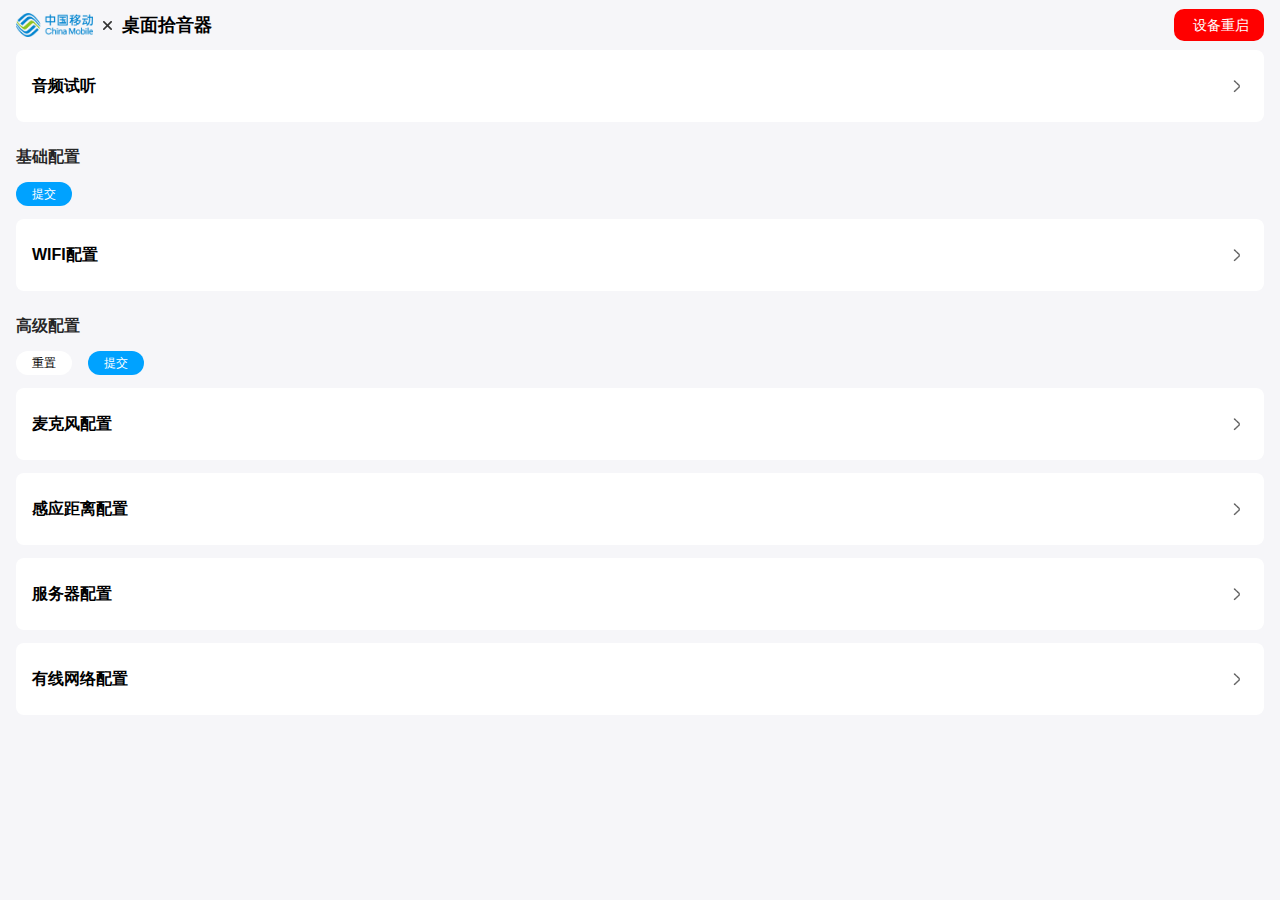
==== commit 03474089: "更新" ====
--- a/index.html
+++ b/index.html
@@ -213,7 +213,7 @@
         <div class="button_submitReset">
 
             <div class="button-wrap">
-                <button class="reset" id="advanced-reset">重置</button>
+                <button class="reset" id="advanced-reset" type="reset">重置</button>
                 <button class="submit" id="advanced-submit" type="submit">提交</button>
             </div>
         </div>
@@ -286,7 +286,7 @@
                     <div class="input-wrap">
                         <div class="label-text">感应距离（cm）</div>
                         <div class="input">
-                            <input type="number" id="distance_gauge_set" placeholder="请输入20~150的值">
+                            <input type="number" id="distance_gauge_set" >
                             <!--                        <span class="tips">请输入1~200的值</span>-->
                             <span class="errorTips" id="distance_gauge_set_error">超出限制 20~150</span>
                         </div>
@@ -294,7 +294,7 @@
                     <div class="input-wrap">
                         <div class="label-text">感应离开延迟时间（秒）</div>
                         <div class="input">
-                            <input type="number" id="distance_gauge_time" placeholder="请输入1~60的值">
+                            <input type="number" id="distance_gauge_time">
                             <!--                        <span class="tips">请输入1~60的值</span>-->
                             <span class="errorTips" id="distance_gauge_time_error">超出限制 1~60</span>
                         </div>
